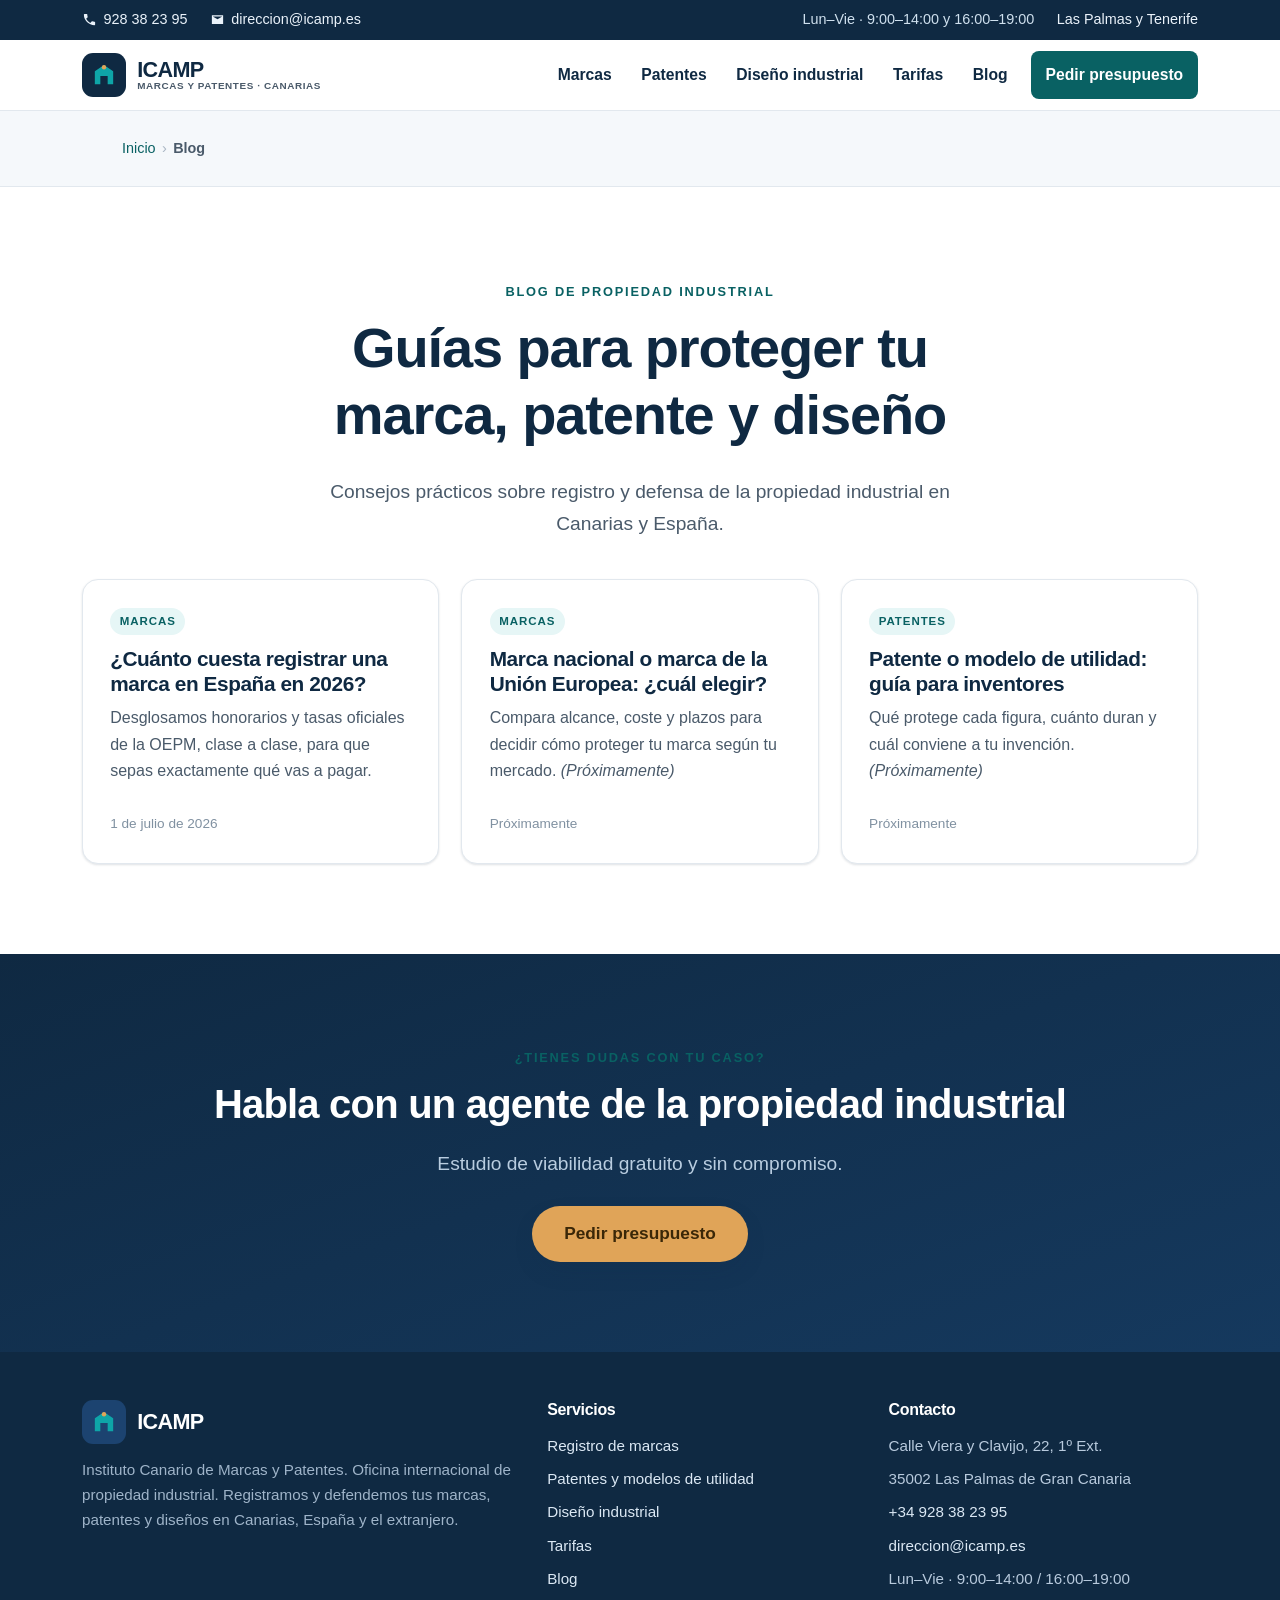
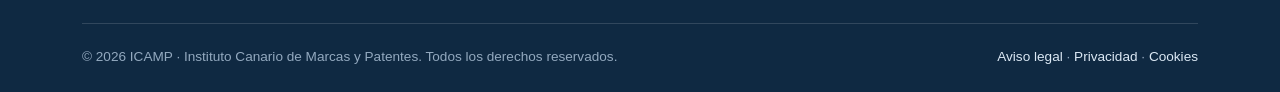
==== blog.html @ 48506768 "ICAMP: nueva web SEO multipágina (demo)" ====
<!DOCTYPE html>
<html lang="es">
<head>
<meta charset="utf-8">
<meta name="viewport" content="width=device-width, initial-scale=1">
<meta name="theme-color" content="#0f2942">

<title>Blog de Marcas y Patentes | ICAMP · Propiedad Industrial en Canarias</title>
<meta name="description" content="Guías y consejos sobre registro de marcas, patentes y diseño industrial en España y Canarias. Aprende a proteger tu negocio con los expertos de ICAMP.">
<meta name="robots" content="index, follow, max-image-preview:large">
<link rel="canonical" href="https://www.icamp.es/blog/">
<meta property="og:type" content="website">
<meta property="og:locale" content="es_ES">
<meta property="og:title" content="Blog de Marcas y Patentes | ICAMP">
<meta property="og:description" content="Guías sobre registro de marcas, patentes y diseño industrial en Canarias y España.">
<meta property="og:url" content="https://www.icamp.es/blog/">
<meta property="og:image" content="https://www.icamp.es/og-image.jpg">
<link rel="alternate" hreflang="es-ES" href="https://www.icamp.es/blog/">
<link rel="icon" href="favicon.svg" type="image/svg+xml">
<link rel="stylesheet" href="styles.css">

<script type="application/ld+json">
{
  "@context": "https://schema.org",
  "@graph": [
    {"@type": "Blog", "@id": "https://www.icamp.es/blog/#blog", "name": "Blog de ICAMP", "url": "https://www.icamp.es/blog/", "inLanguage": "es-ES", "publisher": {"@id": "https://www.icamp.es/#organization"}},
    {"@type": "BreadcrumbList", "itemListElement": [
      {"@type": "ListItem", "position": 1, "name": "Inicio", "item": "https://www.icamp.es/"},
      {"@type": "ListItem", "position": 2, "name": "Blog", "item": "https://www.icamp.es/blog/"}
    ]}
  ]
}
</script>
</head>
<body>

<a class="skip" href="#main">Saltar al contenido principal</a>

<div class="topbar">
  <div class="wrap">
    <div class="tb-group">
      <a href="tel:+34928382395"><svg width="15" height="15" viewBox="0 0 24 24" fill="none" aria-hidden="true"><path d="M6.6 10.8a15.1 15.1 0 006.6 6.6l2.2-2.2a1 1 0 011-.24 11.4 11.4 0 003.6.57 1 1 0 011 1V20a1 1 0 01-1 1A17 17 0 013 4a1 1 0 011-1h3.5a1 1 0 011 1 11.4 11.4 0 00.57 3.6 1 1 0 01-.24 1L6.6 10.8z" fill="currentColor"/></svg> 928 38 23 95</a>
      <a href="mailto:direccion@icamp.es"><svg width="15" height="15" viewBox="0 0 24 24" fill="none" aria-hidden="true"><path d="M3 5h18v14H3V5zm2 2v.4l7 4.2 7-4.2V7H5z" fill="currentColor"/></svg> direccion@icamp.es</a>
    </div>
    <div class="tb-group secondary">
      <span>Lun–Vie · 9:00–14:00 y 16:00–19:00</span>
      <a href="index.html#contacto">Las Palmas y Tenerife</a>
    </div>
  </div>
</div>

<header class="site-header">
  <div class="wrap">
    <nav class="nav" aria-label="Principal">
      <a class="brand" href="index.html" aria-label="ICAMP, inicio">
        <svg class="mark" viewBox="0 0 48 48" aria-hidden="true"><rect width="48" height="48" rx="12" fill="#0f2942"/><path d="M14 34V20l10-7 10 7v14h-6v-9h-8v9h-6z" fill="#0ea5a8"/><circle cx="24" cy="15.5" r="2.4" fill="#e0a458"/></svg>
        <span class="bt">ICAMP<small>Marcas y Patentes · Canarias</small></span>
      </a>
      <button class="nav-toggle" aria-expanded="false" aria-controls="menu" aria-label="Abrir menú de navegación">
        <svg width="24" height="24" viewBox="0 0 24 24" fill="none" aria-hidden="true"><path d="M4 6h16M4 12h16M4 18h16" stroke="currentColor" stroke-width="2.2" stroke-linecap="round"/></svg>
      </button>
      <ul class="nav-links" id="menu">
        <li><a href="marcas.html">Marcas</a></li>
        <li><a href="patentes.html">Patentes</a></li>
        <li><a href="diseno-industrial.html">Diseño industrial</a></li>
        <li><a href="index.html#tarifas">Tarifas</a></li>
        <li><a href="blog.html" aria-current="page">Blog</a></li>
        <li class="nav-cta"><a class="btn btn-solid" href="index.html#contacto">Pedir presupuesto</a></li>
      </ul>
    </nav>
  </div>
</header>

<nav class="crumbs" aria-label="Migas de pan">
  <div class="wrap">
    <ol>
      <li><a href="index.html">Inicio</a></li>
      <li class="sep" aria-hidden="true">›</li>
      <li aria-current="page">Blog</li>
    </ol>
  </div>
</nav>

<main id="main" tabindex="-1">

<section class="section">
  <div class="wrap">
    <div class="center" style="max-width:70ch;margin-inline:auto;margin-bottom:2.5rem">
      <span class="eyebrow">Blog de propiedad industrial</span>
      <h1>Guías para proteger tu marca, patente y diseño</h1>
      <p class="lead">Consejos prácticos sobre registro y defensa de la propiedad industrial en Canarias y España.</p>
    </div>

    <div class="grid grid-3">
      <article class="card post-card">
        <span class="tag">Marcas</span>
        <h3><a href="cuanto-cuesta-registrar-una-marca.html">¿Cuánto cuesta registrar una marca en España en 2026?</a></h3>
        <p>Desglosamos honorarios y tasas oficiales de la OEPM, clase a clase, para que sepas exactamente qué vas a pagar.</p>
        <time datetime="2026-07-01">1 de julio de 2026</time>
      </article>

      <article class="card post-card">
        <span class="tag">Marcas</span>
        <h3><a href="marcas.html">Marca nacional o marca de la Unión Europea: ¿cuál elegir?</a></h3>
        <p>Compara alcance, coste y plazos para decidir cómo proteger tu marca según tu mercado. <em>(Próximamente)</em></p>
        <time datetime="2026-07-01">Próximamente</time>
      </article>

      <article class="card post-card">
        <span class="tag">Patentes</span>
        <h3><a href="patentes.html">Patente o modelo de utilidad: guía para inventores</a></h3>
        <p>Qué protege cada figura, cuánto duran y cuál conviene a tu invención. <em>(Próximamente)</em></p>
        <time datetime="2026-07-01">Próximamente</time>
      </article>
    </div>
  </div>
</section>

<section class="section cta-band">
  <div class="wrap center">
    <span class="eyebrow">¿Tienes dudas con tu caso?</span>
    <h2>Habla con un agente de la propiedad industrial</h2>
    <p class="lead">Estudio de viabilidad gratuito y sin compromiso.</p>
    <div class="hero-cta" style="justify-content:center">
      <a class="btn btn-primary btn-lg" href="index.html#contacto">Pedir presupuesto</a>
    </div>
  </div>
</section>

</main>

<footer class="site-footer">
  <div class="wrap">
    <div class="footer-grid">
      <div>
        <div class="brand" style="color:#fff;margin-bottom:.8rem">
          <svg class="mark" viewBox="0 0 48 48" aria-hidden="true"><rect width="48" height="48" rx="12" fill="#1c4370"/><path d="M14 34V20l10-7 10 7v14h-6v-9h-8v9h-6z" fill="#0ea5a8"/><circle cx="24" cy="15.5" r="2.4" fill="#e0a458"/></svg>
          <span class="bt" style="color:#fff">ICAMP</span>
        </div>
        <p style="color:#9fb4c9">Instituto Canario de Marcas y Patentes. Oficina internacional de propiedad industrial. Registramos y defendemos tus marcas, patentes y diseños en Canarias, España y el extranjero.</p>
      </div>
      <div>
        <h3>Servicios</h3>
        <ul>
          <li><a href="marcas.html">Registro de marcas</a></li>
          <li><a href="patentes.html">Patentes y modelos de utilidad</a></li>
          <li><a href="diseno-industrial.html">Diseño industrial</a></li>
          <li><a href="index.html#tarifas">Tarifas</a></li>
          <li><a href="blog.html">Blog</a></li>
        </ul>
      </div>
      <div>
        <h3>Contacto</h3>
        <ul>
          <li>Calle Viera y Clavijo, 22, 1º Ext.</li>
          <li>35002 Las Palmas de Gran Canaria</li>
          <li><a href="tel:+34928382395">+34 928 38 23 95</a></li>
          <li><a href="mailto:direccion@icamp.es">direccion@icamp.es</a></li>
          <li>Lun–Vie · 9:00–14:00 / 16:00–19:00</li>
        </ul>
      </div>
    </div>
    <div class="footer-bottom">
      <span>© <span id="year">2026</span> ICAMP · Instituto Canario de Marcas y Patentes. Todos los derechos reservados.</span>
      <span><a href="https://www.icamp.es/aviso-legal/">Aviso legal</a> · <a href="https://www.icamp.es/politica-de-privacidad/">Privacidad</a> · <a href="https://www.icamp.es/politica-de-cookies/">Cookies</a></span>
    </div>
  </div>
</footer>

<a class="fab btn btn-primary" href="tel:+34928382395" aria-label="Llamar a ICAMP ahora">
  <svg width="20" height="20" viewBox="0 0 24 24" fill="currentColor" aria-hidden="true"><path d="M6.6 10.8a15.1 15.1 0 006.6 6.6l2.2-2.2a1 1 0 011-.24 11.4 11.4 0 003.6.57 1 1 0 011 1V20a1 1 0 01-1 1A17 17 0 013 4a1 1 0 011-1h3.5a1 1 0 011 1 11.4 11.4 0 00.57 3.6 1 1 0 01-.24 1L6.6 10.8z"/></svg> Llamar
</a>

<script src="app.js" defer></script>
</body>
</html>
---- styles.css ----
/* ============================================================
   ICAMP — Hoja de estilos compartida
   Sistema de diseño con variables, accesible (WCAG 2.1 AA)
   ============================================================ */
:root{
  --navy:#0f2942; --navy-800:#123356; --navy-700:#1c4370;
  --teal:#0ea5a8; --teal-600:#096163; --teal-700:#075052; --teal-050:#e6f6f6;
  --gold:#e0a458; --gold-600:#c98b3a;
  --ink:#16202b; --muted:#4a5a6a; --line:#e2e8ee;
  --bg:#ffffff; --bg-soft:#f5f8fb; --bg-navy-soft:#eef3f8;
  --white:#ffffff;
  --radius:16px; --radius-sm:10px;
  --shadow-sm:0 1px 3px rgba(16,35,58,.08),0 1px 2px rgba(16,35,58,.06);
  --shadow-md:0 10px 30px -12px rgba(15,41,66,.25);
  --shadow-lg:0 24px 60px -20px rgba(15,41,66,.35);
  --maxw:1180px;
  --font:-apple-system,BlinkMacSystemFont,"Segoe UI",Roboto,"Helvetica Neue",Arial,"Noto Sans",sans-serif;
  --ease:cubic-bezier(.22,.61,.36,1);
}
*,*::before,*::after{box-sizing:border-box}
html{scroll-behavior:smooth}
@media (prefers-reduced-motion:reduce){html{scroll-behavior:auto}
  *,*::before,*::after{animation-duration:.001ms!important;animation-iteration-count:1!important;transition-duration:.001ms!important}}
body{margin:0;font-family:var(--font);color:var(--ink);background:var(--bg);
  line-height:1.65;font-size:1.0625rem;-webkit-font-smoothing:antialiased;text-rendering:optimizeLegibility}
h1,h2,h3,h4{line-height:1.2;color:var(--navy);font-weight:800;letter-spacing:-.02em;margin:0 0 .5em}
h1{font-size:clamp(2.1rem,5vw,3.5rem)}
h2{font-size:clamp(1.7rem,3.5vw,2.5rem)}
h3{font-size:1.3rem}
p{margin:0 0 1rem}
a{color:var(--teal-600);text-decoration-thickness:.08em;text-underline-offset:.15em}
a:hover{color:var(--navy)}
img,svg{max-width:100%;height:auto;display:block}
ul{margin:0;padding:0}
:focus-visible{outline:3px solid var(--gold);outline-offset:3px;border-radius:4px}

.wrap{max-width:var(--maxw);margin-inline:auto;padding-inline:clamp(1rem,4vw,2rem)}
.section{padding-block:clamp(3.5rem,7vw,6rem)}
section[id]{scroll-margin-top:100px}
.eyebrow{display:inline-block;font-size:.8rem;font-weight:700;letter-spacing:.14em;
  text-transform:uppercase;color:var(--teal-600);margin-bottom:.75rem}
.lead{font-size:1.2rem;color:var(--muted);max-width:60ch}
.center{text-align:center}
.center .lead{margin-inline:auto}

/* ---- Skip link ---- */
.skip{position:absolute;left:-999px;top:0;z-index:200;background:var(--navy);color:#fff;
  padding:.8rem 1.2rem;border-radius:0 0 8px 0;font-weight:700}
.skip:focus{left:0;color:#fff}

/* ---- Botones ---- */
.btn{display:inline-flex;align-items:center;gap:.55rem;font-weight:700;font-size:1rem;
  padding:.9rem 1.5rem;border-radius:999px;border:2px solid transparent;cursor:pointer;
  text-decoration:none;transition:transform .18s var(--ease),box-shadow .18s var(--ease),background .18s;
  min-height:48px;line-height:1.1}
.btn:focus-visible{outline:3px solid var(--gold);outline-offset:3px}
.btn-primary{background:var(--gold);color:#3a2708;box-shadow:var(--shadow-md)}
.btn-primary:hover{background:var(--gold-600);color:#2a1c04;transform:translateY(-2px)}
.btn-solid{background:var(--teal-600);color:#fff}
.btn-solid:hover{background:var(--teal-700);color:#fff;transform:translateY(-2px)}
.btn-ghost{background:transparent;color:var(--navy);border-color:var(--line)}
.btn-ghost:hover{border-color:var(--navy);color:var(--navy);background:var(--bg-soft)}
.btn-ghost-light{background:rgba(255,255,255,.06);color:#eaf2fa;border-color:rgba(255,255,255,.6)}
.btn-ghost-light:hover{background:rgba(255,255,255,.16);color:#fff;border-color:#fff;transform:translateY(-2px)}
.btn-lg{padding:1.05rem 1.9rem;font-size:1.08rem}
.btn:active{transform:translateY(0)}

/* ---- Barra superior utilidades ---- */
.topbar{background:var(--navy);color:#cfe0ee;font-size:.9rem}
.topbar .wrap{display:flex;flex-wrap:wrap;gap:.5rem 1.5rem;align-items:center;
  justify-content:space-between;padding-block:.5rem}
.topbar a{color:#eaf2fa;text-decoration:none;display:inline-flex;align-items:center;gap:.4rem}
.topbar a:hover{color:#fff;text-decoration:underline}
.topbar .tb-group{display:flex;flex-wrap:wrap;gap:.4rem 1.4rem;align-items:center}

/* ---- Cabecera / navegación ---- */
.site-header{position:sticky;top:0;z-index:100;background:rgba(255,255,255,.9);
  backdrop-filter:saturate(140%) blur(10px);border-bottom:1px solid var(--line)}
.nav{display:flex;align-items:center;justify-content:space-between;gap:1rem;padding-block:.7rem}
.brand{display:flex;align-items:center;gap:.7rem;text-decoration:none;color:var(--navy);font-weight:800}
.brand .mark{width:44px;height:44px;flex:none}
.brand .bt{font-size:1.35rem;letter-spacing:-.03em;line-height:1}
.brand small{display:block;font-size:.62rem;font-weight:600;letter-spacing:.06em;
  color:var(--muted);text-transform:uppercase}
.nav-links{display:flex;align-items:center;gap:.25rem;list-style:none}
.nav-links a{color:var(--navy);text-decoration:none;font-weight:600;font-size:.98rem;
  padding:.55rem .8rem;border-radius:8px}
.nav-links a:hover{background:var(--bg-navy-soft);color:var(--navy)}
.nav-links a.btn-solid{color:#fff}
.nav-links a.btn-solid:hover{background:var(--teal-700);color:#fff}
.nav-cta{margin-left:.4rem}
.nav-toggle{display:none;background:none;border:2px solid var(--line);border-radius:10px;
  width:48px;height:48px;cursor:pointer;color:var(--navy)}

/* ---- Hero ---- */
.hero{position:relative;background:
    radial-gradient(1200px 600px at 85% -10%,rgba(14,165,168,.18),transparent 60%),
    radial-gradient(900px 500px at 5% 110%,rgba(224,164,88,.16),transparent 55%),
    linear-gradient(180deg,#0f2942 0%,#123356 100%);
  color:#eaf2fa;overflow:hidden}
.hero .wrap{display:grid;grid-template-columns:1.15fr .85fr;gap:clamp(2rem,5vw,4rem);
  align-items:center;padding-block:clamp(3rem,7vw,5.5rem)}
.hero h1{color:#fff}
.hero .lead{color:#c6d7e8;font-size:1.25rem}
.hero .eyebrow{color:var(--gold)}
.hero-cta{display:flex;flex-wrap:wrap;gap:.8rem;margin-top:1.6rem}
.hero-trust{display:flex;flex-wrap:wrap;gap:1.2rem;margin-top:2rem;
  padding-top:1.4rem;border-top:1px solid rgba(255,255,255,.15)}
.hero-trust div{min-width:110px}
.hero-trust b{display:block;font-size:1.8rem;color:#fff;line-height:1}
.hero-trust span{font-size:.85rem;color:#a9c1d6}
.hero-card{background:rgba(255,255,255,.06);border:1px solid rgba(255,255,255,.16);
  border-radius:var(--radius);padding:1.6rem;backdrop-filter:blur(6px);box-shadow:var(--shadow-lg)}
.hero-card h2{color:#fff;font-size:1.15rem;margin-bottom:1rem}
.hero-card ul{list-style:none;display:grid;gap:.8rem}
.hero-card li{display:flex;gap:.7rem;align-items:flex-start;color:#dce8f3;font-size:.98rem}
.hero-card li svg{flex:none;color:var(--teal);margin-top:.15rem}
.hero-wave{display:block;width:100%;height:clamp(40px,4vw,72px);color:var(--bg-soft)}

/* ---- Franja de confianza / clientes ---- */
.trust-strip{background:var(--bg-soft);border-bottom:1px solid var(--line)}
.trust-strip .wrap{padding-block:1.6rem}
.trust-strip p{text-align:center;color:var(--muted);font-weight:600;font-size:.85rem;
  letter-spacing:.08em;text-transform:uppercase;margin-bottom:1rem}
.logos{display:flex;flex-wrap:wrap;justify-content:center;align-items:center;gap:1rem 2.5rem}
.logos span{font-weight:800;font-size:1.15rem;color:#5a6b7a;letter-spacing:-.02em}

/* ---- Grid utilidades ---- */
.grid{display:grid;gap:1.4rem}
.grid-2{grid-template-columns:repeat(2,1fr)}
.grid-3{grid-template-columns:repeat(3,1fr)}
.grid-4{grid-template-columns:repeat(4,1fr)}

/* ---- Tarjetas servicios ---- */
.card{background:var(--white);border:1px solid var(--line);border-radius:var(--radius);
  padding:1.7rem;box-shadow:var(--shadow-sm);transition:transform .2s var(--ease),box-shadow .2s var(--ease),border-color .2s}
.card:hover{transform:translateY(-4px);box-shadow:var(--shadow-md);border-color:var(--teal)}
.card .ico{width:52px;height:52px;border-radius:14px;display:grid;place-items:center;
  background:var(--teal-050);color:var(--teal-600);margin-bottom:1rem}
.card h3{margin-bottom:.4rem}
.card p{color:var(--muted);font-size:1rem;margin-bottom:1rem}
.card .more{font-weight:700;color:var(--teal-600);text-decoration:none;display:inline-flex;gap:.35rem;align-items:center}
.card .more:hover{gap:.6rem;color:var(--navy)}

/* ---- Proceso ---- */
.steps{counter-reset:step;display:grid;gap:1.4rem;grid-template-columns:repeat(4,1fr)}
.step{position:relative;padding:1.5rem;background:var(--bg-soft);border-radius:var(--radius);
  border:1px solid var(--line)}
.step::before{counter-increment:step;content:counter(step);display:grid;place-items:center;
  width:44px;height:44px;border-radius:12px;background:var(--navy);color:#fff;font-weight:800;
  font-size:1.2rem;margin-bottom:.9rem}
.step h3{font-size:1.1rem}
.step p{color:var(--muted);font-size:.97rem;margin:0}

/* ---- Sección oscura "por qué" ---- */
.dark{background:linear-gradient(160deg,#0f2942,#15395e);color:#dce8f3}
.dark h2,.dark h3{color:#fff}
.dark .eyebrow{color:var(--gold)}
.dark .lead{color:#b9cde0}
.feature{display:flex;gap:1rem;align-items:flex-start}
.feature .ico{width:46px;height:46px;flex:none;border-radius:12px;display:grid;place-items:center;
  background:rgba(14,165,168,.2);color:#7fe3e5}
.feature h3{font-size:1.12rem;margin-bottom:.3rem}
.feature p{color:#b9cde0;font-size:.97rem;margin:0}

/* ---- Tabla de tarifas ---- */
.pricing-note{background:var(--teal-050);border:1px solid #bfe6e6;border-radius:var(--radius-sm);
  padding:.9rem 1.1rem;color:#0a6c6e;font-size:.95rem;display:flex;gap:.6rem;align-items:flex-start;margin-bottom:1.5rem}
.table-scroll{overflow-x:auto;border:1px solid var(--line);border-radius:var(--radius);box-shadow:var(--shadow-sm)}
table.tarifas{width:100%;border-collapse:collapse;min-width:560px;background:#fff}
table.tarifas caption{text-align:left;padding:1rem 1.2rem;font-weight:800;color:var(--navy);
  background:var(--bg-soft);border-bottom:1px solid var(--line)}
table.tarifas th,table.tarifas td{padding:.85rem 1.2rem;text-align:left;border-bottom:1px solid var(--line)}
table.tarifas thead th{background:var(--navy);color:#fff;font-size:.9rem;letter-spacing:.02em}
table.tarifas tbody tr:nth-child(even){background:var(--bg-soft)}
table.tarifas td:last-child,table.tarifas th:last-child{text-align:right;font-variant-numeric:tabular-nums;font-weight:700;color:var(--navy)}
table.tarifas tbody tr:hover{background:var(--teal-050)}

/* ---- FAQ acordeón ---- */
.faq{display:grid;gap:.8rem;max-width:820px;margin-inline:auto}
.faq details{border:1px solid var(--line);border-radius:var(--radius-sm);background:#fff;overflow:hidden}
.faq summary{list-style:none;cursor:pointer;padding:1.1rem 1.3rem;font-weight:700;color:var(--navy);
  display:flex;justify-content:space-between;align-items:center;gap:1rem;font-size:1.05rem}
.faq summary::-webkit-details-marker{display:none}
.faq summary:hover{background:var(--bg-soft)}
.faq summary .chev{flex:none;transition:transform .25s var(--ease);color:var(--teal-600)}
.faq details[open] summary .chev{transform:rotate(180deg)}
.faq .ans{padding:0 1.3rem 1.2rem;color:var(--muted)}
.faq .ans p{margin:0}
.faq details[open] .ans{animation:faqIn .25s var(--ease)}
@keyframes faqIn{from{opacity:0;transform:translateY(-4px)}to{opacity:1;transform:none}}

/* ---- Contacto ---- */
.contact-grid{display:grid;grid-template-columns:1fr 1fr;gap:2.5rem;align-items:start}
.info-card{background:var(--bg-soft);border:1px solid var(--line);border-radius:var(--radius);padding:1.6rem}
.info-row{display:flex;gap:.85rem;align-items:flex-start;padding:.7rem 0;border-bottom:1px solid var(--line)}
.info-row:last-child{border-bottom:0}
.info-row .ico{color:var(--teal-600);flex:none;margin-top:.15rem}
.info-row b{color:var(--navy);display:block}
.info-row a{color:var(--muted);text-decoration:none}
.info-row a:hover{color:var(--teal-600)}
form .field{margin-bottom:1.1rem}
form label{display:block;font-weight:700;color:var(--navy);margin-bottom:.35rem;font-size:.95rem}
form label .req{color:#c0392b}
form input,form textarea{width:100%;padding:.8rem .9rem;border:2px solid var(--line);border-radius:10px;
  font:inherit;color:var(--ink);background:#fff;transition:border-color .15s}
form input:focus,form textarea:focus{outline:none;border-color:var(--teal);box-shadow:0 0 0 3px rgba(14,165,168,.15)}
form textarea{min-height:130px;resize:vertical}
.consent{display:flex;gap:.6rem;align-items:flex-start;font-size:.9rem;color:var(--muted)}
.consent input{width:auto;margin-top:.25rem}
.form-status{margin-top:1rem;padding:.9rem 1.1rem;border-radius:10px;font-weight:600;display:none}
.form-status.ok{display:block;background:#e7f7ec;color:#1c6b38;border:1px solid #bfe6cd}
.form-status.err{display:block;background:#fdecea;color:#a02418;border:1px solid #f2c4be}
form input[aria-invalid="true"],form textarea[aria-invalid="true"]{border-color:#c0392b}
form input[aria-invalid="true"]:focus,form textarea[aria-invalid="true"]:focus{box-shadow:0 0 0 3px rgba(192,57,43,.15)}

/* ---- Pie ---- */
.site-footer{background:var(--navy);color:#b8cadd;padding-block:3rem 1.5rem;font-size:.95rem}
.site-footer a{color:#dbe8f4;text-decoration:none}
.site-footer a:hover{color:#fff;text-decoration:underline}
.footer-grid{display:grid;grid-template-columns:1.4fr 1fr 1fr;gap:2rem;margin-bottom:2rem}
.footer-grid h3{color:#fff;font-size:1rem;margin-bottom:.9rem}
.footer-grid ul{list-style:none;display:grid;gap:.5rem}
.footer-bottom{border-top:1px solid rgba(255,255,255,.14);padding-top:1.4rem;
  display:flex;flex-wrap:wrap;gap:.8rem 1.5rem;justify-content:space-between;align-items:center;font-size:.85rem;color:#93a9bf}
.footer-social{display:flex;gap:.6rem}
.footer-social a{width:44px;height:44px;border-radius:var(--radius-sm);display:grid;place-items:center;
  background:rgba(255,255,255,.08);color:#dbe8f4}
.footer-social a:hover{background:var(--teal);color:#fff}

/* ---- Botón flotante llamar (móvil) ---- */
.fab{position:fixed;right:1rem;bottom:1rem;z-index:90;display:none}

/* ============================================================
   EXTRAS para páginas de servicio y blog (multi-página)
   ============================================================ */
/* Migas de pan */
.crumbs{background:var(--bg-soft);border-bottom:1px solid var(--line);font-size:.9rem}
.crumbs .wrap{padding-block:.7rem}
.crumbs ol{list-style:none;display:flex;flex-wrap:wrap;gap:.4rem;align-items:center;color:var(--muted)}
.crumbs a{color:var(--teal-600);text-decoration:none}
.crumbs a:hover{color:var(--navy);text-decoration:underline}
.crumbs li[aria-current="page"]{color:var(--muted);font-weight:600}
.crumbs .sep{color:#a9b6c4}

/* Hero compacto para páginas internas */
.hero-inner .wrap{grid-template-columns:1fr;max-width:900px;padding-block:clamp(2.5rem,5vw,4rem)}
.hero-inner .lead{max-width:none}

/* Contenido largo (prosa) */
.prose{max-width:70ch;font-size:1.075rem}
.prose h2{margin-top:2.2rem}
.prose h3{margin-top:1.6rem;color:var(--navy-700)}
.prose ul.ticks{list-style:none;display:grid;gap:.6rem;margin:1rem 0 1.5rem}
.prose ul.ticks li{display:flex;gap:.6rem;align-items:flex-start}
.prose ul.ticks li::before{content:"";flex:none;width:22px;height:22px;margin-top:.15rem;border-radius:6px;
  background:var(--teal-050) url("data:image/svg+xml,%3Csvg xmlns='http://www.w3.org/2000/svg' width='16' height='16' viewBox='0 0 24 24' fill='none'%3E%3Cpath d='M20 6L9 17l-5-5' stroke='%23096163' stroke-width='2.6' stroke-linecap='round' stroke-linejoin='round'/%3E%3C/svg%3E") center/16px no-repeat}
.prose ol.numbered{padding-left:1.2rem;display:grid;gap:.6rem;margin:1rem 0 1.5rem}

/* Layout artículo/servicio: contenido + aside pegajoso */
.doc-grid{display:grid;grid-template-columns:1fr 320px;gap:2.5rem;align-items:start}
.aside-cta{position:sticky;top:110px;background:var(--bg-soft);border:1px solid var(--line);
  border-radius:var(--radius);padding:1.5rem}
.aside-cta h3{font-size:1.15rem}
.aside-cta p{color:var(--muted);font-size:.97rem}
.aside-cta .btn{width:100%;justify-content:center;margin-top:.4rem}

/* Cinta CTA final */
.cta-band{background:linear-gradient(160deg,#0f2942,#15395e);color:#dce8f3;text-align:center}
.cta-band h2{color:#fff}
.cta-band .lead{color:#b9cde0;margin-inline:auto}

/* Tarjetas de blog */
.post-card{display:flex;flex-direction:column;height:100%}
.post-card .tag{align-self:flex-start;font-size:.72rem;font-weight:700;letter-spacing:.08em;
  text-transform:uppercase;color:var(--teal-600);background:var(--teal-050);
  padding:.25rem .6rem;border-radius:999px;margin-bottom:.8rem}
.post-card h3{margin-bottom:.5rem}
.post-card h3 a{color:var(--navy);text-decoration:none}
.post-card h3 a:hover{color:var(--teal-600)}
.post-card time{color:#8091a1;font-size:.85rem;margin-top:auto;padding-top:.8rem}

/* ============ RESPONSIVE ============ */
@media (max-width:960px){
  .hero .wrap{grid-template-columns:1fr}
  .grid-4{grid-template-columns:repeat(2,1fr)}
  .steps{grid-template-columns:repeat(2,1fr)}
  .contact-grid{grid-template-columns:1fr}
  .footer-grid{grid-template-columns:1fr 1fr}
  #tarifas .grid-2{grid-template-columns:1fr}
  .doc-grid{grid-template-columns:1fr}
  .aside-cta{position:static}
}
@media (max-width:720px){
  .nav-links{position:absolute;top:100%;left:0;right:0;background:#fff;border-bottom:1px solid var(--line);
    flex-direction:column;align-items:stretch;padding:.8rem;gap:.2rem;box-shadow:var(--shadow-md);display:none}
  .nav-links.open{display:flex}
  .nav-links a{padding:.8rem 1rem}
  .nav-cta{margin:.4rem 0 0}
  .nav-toggle{display:grid;place-items:center}
  .topbar .tb-group.secondary{display:none}
  .grid-2,.grid-3,.grid-4{grid-template-columns:1fr}
  .steps{grid-template-columns:1fr}
  .footer-grid{grid-template-columns:1fr}
  .fab{display:block}
  .site-footer{padding-bottom:5.5rem}
}
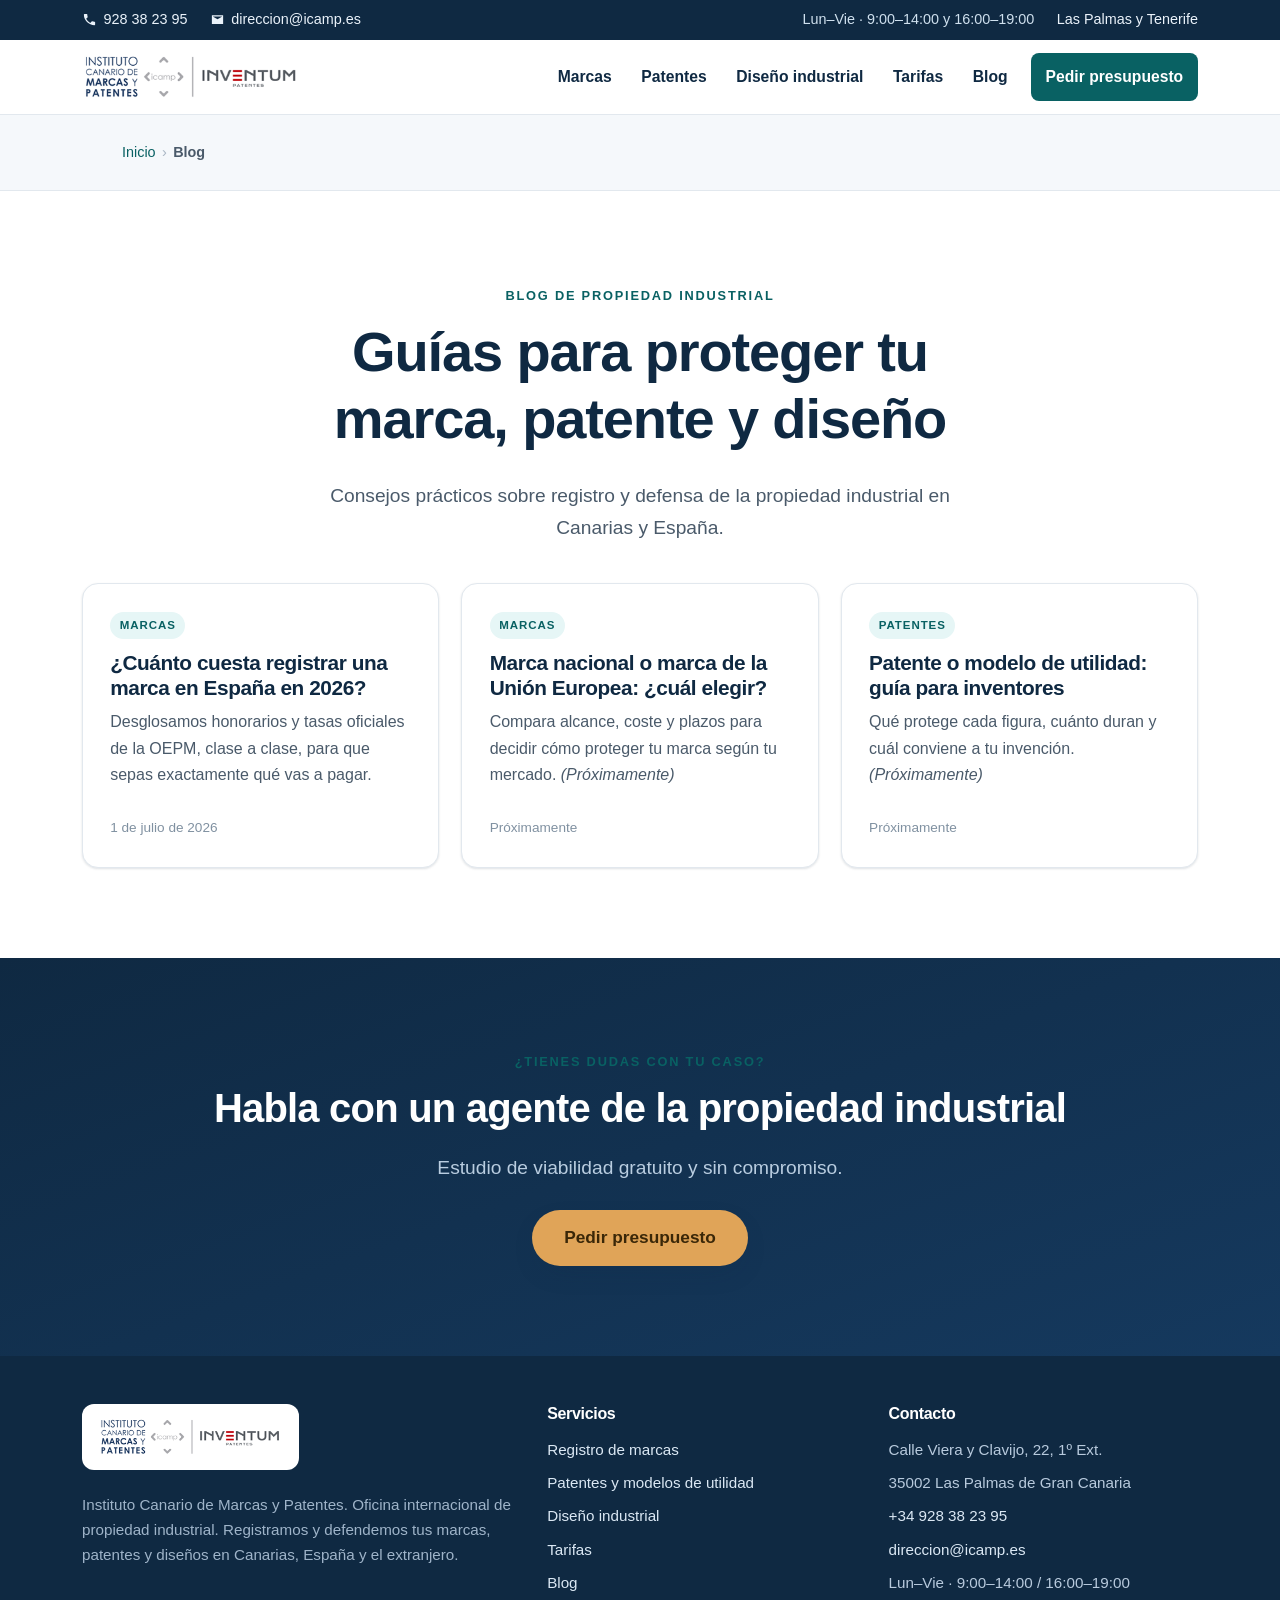
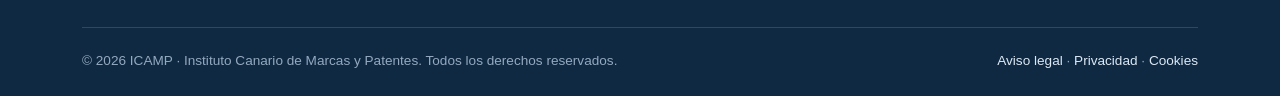
==== commit 2d338f9a: "Usa el logo oficial ICAMP·Inventum Patentes descargado del sitio original (header, footer, hero)" ====
--- a/blog.html
+++ b/blog.html
@@ -52,9 +52,8 @@
 <header class="site-header">
   <div class="wrap">
     <nav class="nav" aria-label="Principal">
-      <a class="brand" href="index.html" aria-label="ICAMP, inicio">
-        <svg class="mark" viewBox="0 0 48 48" aria-hidden="true"><rect width="48" height="48" rx="12" fill="#0f2942"/><path d="M14 34V20l10-7 10 7v14h-6v-9h-8v9h-6z" fill="#0ea5a8"/><circle cx="24" cy="15.5" r="2.4" fill="#e0a458"/></svg>
-        <span class="bt">ICAMP<small>Marcas y Patentes · Canarias</small></span>
+      <a class="brand" href="index.html" aria-label="ICAMP · Inventum Patentes, inicio">
+        <img src="img/logo-icamp-inventum.png" alt="ICAMP · Instituto Canario de Marcas y Patentes · Inventum Patentes" width="340" height="81" style="height:52px;width:auto">
       </a>
       <button class="nav-toggle" aria-expanded="false" aria-controls="menu" aria-label="Abrir menú de navegación">
         <svg width="24" height="24" viewBox="0 0 24 24" fill="none" aria-hidden="true"><path d="M4 6h16M4 12h16M4 18h16" stroke="currentColor" stroke-width="2.2" stroke-linecap="round"/></svg>
@@ -133,9 +132,8 @@
   <div class="wrap">
     <div class="footer-grid">
       <div>
-        <div class="brand" style="color:#fff;margin-bottom:.8rem">
-          <svg class="mark" viewBox="0 0 48 48" aria-hidden="true"><rect width="48" height="48" rx="12" fill="#1c4370"/><path d="M14 34V20l10-7 10 7v14h-6v-9h-8v9h-6z" fill="#0ea5a8"/><circle cx="24" cy="15.5" r="2.4" fill="#e0a458"/></svg>
-          <span class="bt" style="color:#fff">ICAMP</span>
+        <div style="background:#fff;border-radius:12px;padding:.7rem 1rem;display:inline-block;margin-bottom:.9rem">
+          <img src="img/logo-icamp-inventum.png" alt="ICAMP · Inventum Patentes" width="340" height="81" style="height:44px;width:auto;display:block">
         </div>
         <p style="color:#9fb4c9">Instituto Canario de Marcas y Patentes. Oficina internacional de propiedad industrial. Registramos y defendemos tus marcas, patentes y diseños en Canarias, España y el extranjero.</p>
       </div>
--- a/styles.css
+++ b/styles.css
@@ -124,6 +124,14 @@
   letter-spacing:.08em;text-transform:uppercase;margin-bottom:1rem}
 .logos{display:flex;flex-wrap:wrap;justify-content:center;align-items:center;gap:1rem 2.5rem}
 .logos span{font-weight:800;font-size:1.15rem;color:#5a6b7a;letter-spacing:-.02em}
+.logos img{height:58px;width:auto;border-radius:12px;box-shadow:var(--shadow-sm);
+  transition:transform .2s var(--ease),box-shadow .2s var(--ease)}
+.logos img:hover{transform:translateY(-3px);box-shadow:var(--shadow-md)}
+.logos img.logo-featured{height:66px;box-shadow:0 0 0 2px var(--gold),var(--shadow-md)}
+.hero-photo{width:100%;border-radius:var(--radius);box-shadow:var(--shadow-lg);display:block}
+.card-img{width:calc(100% + 3.4rem);max-width:none;aspect-ratio:3/2;object-fit:cover;display:block;
+  margin:-1.7rem -1.7rem 1.2rem;border-radius:calc(var(--radius) - 2px) calc(var(--radius) - 2px) 0 0;
+  background:var(--bg-soft)}
 
 /* ---- Grid utilidades ---- */
 .grid{display:grid;gap:1.4rem}
